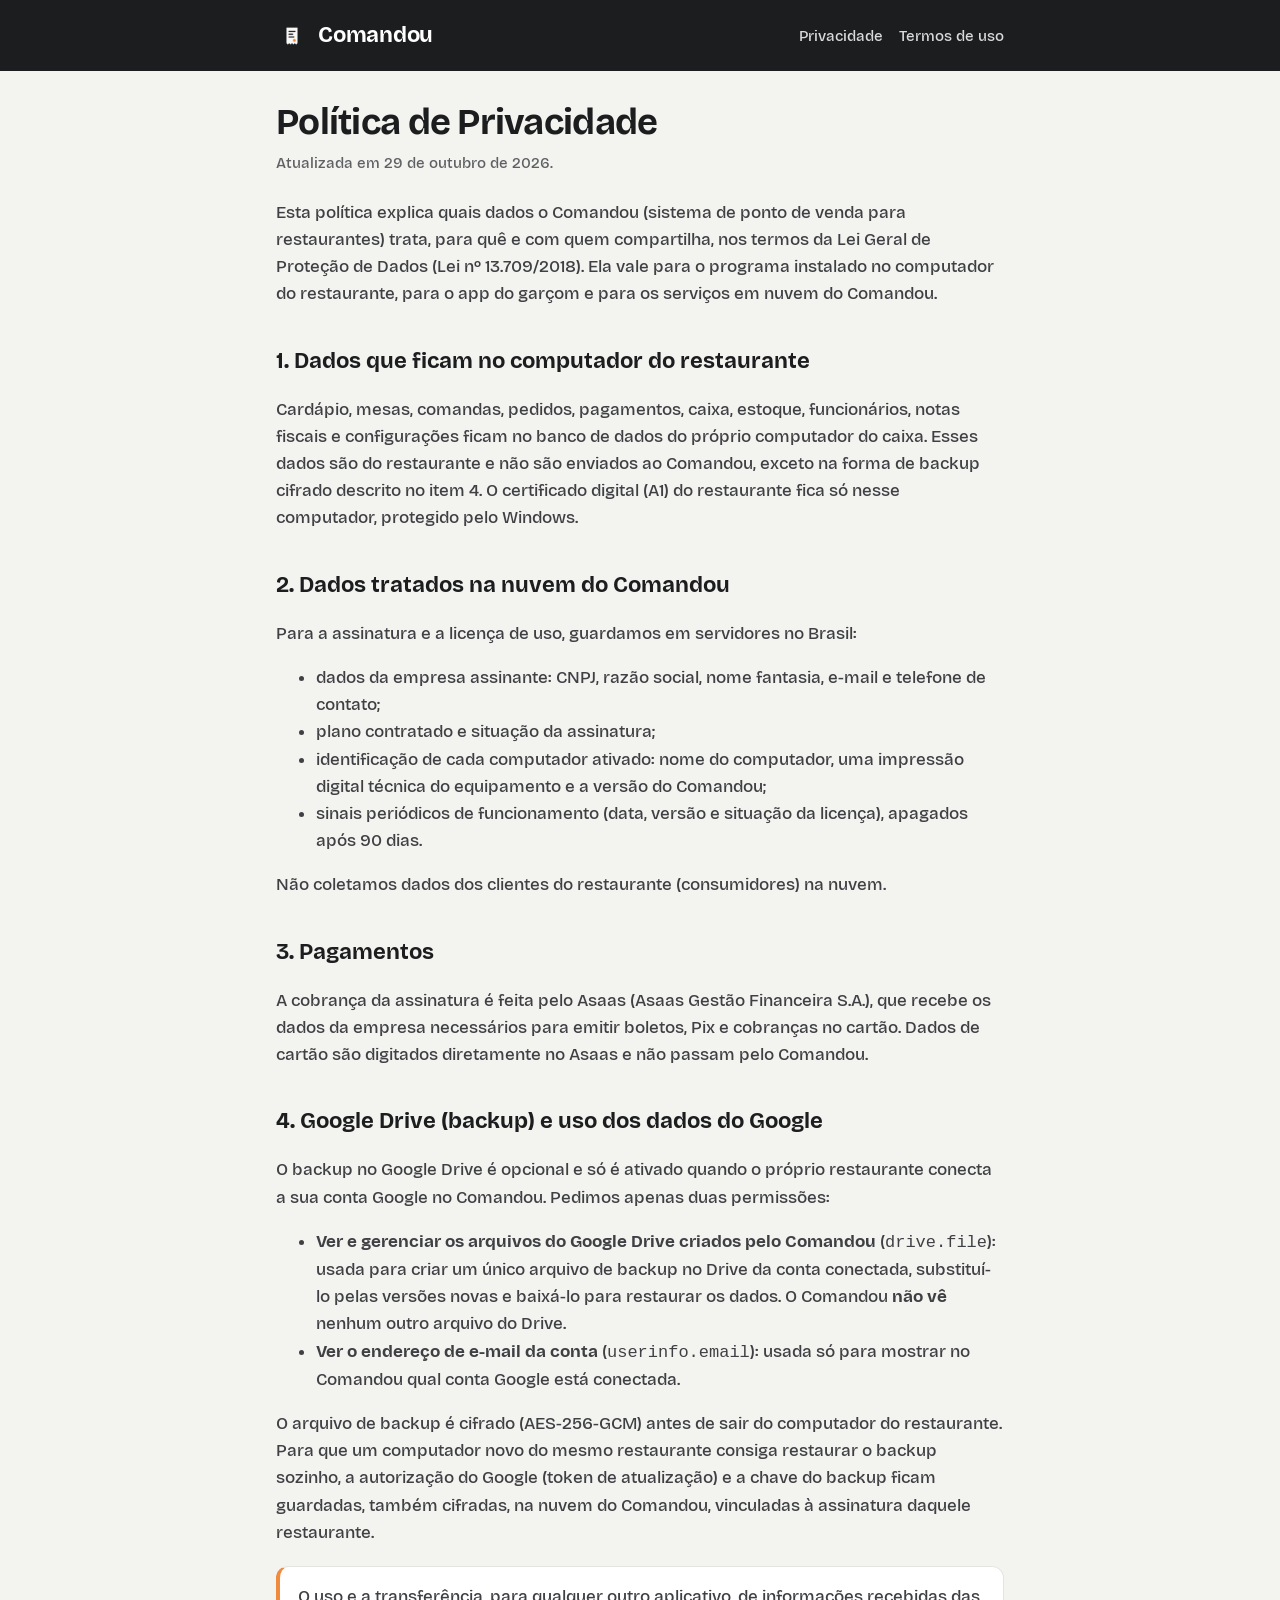
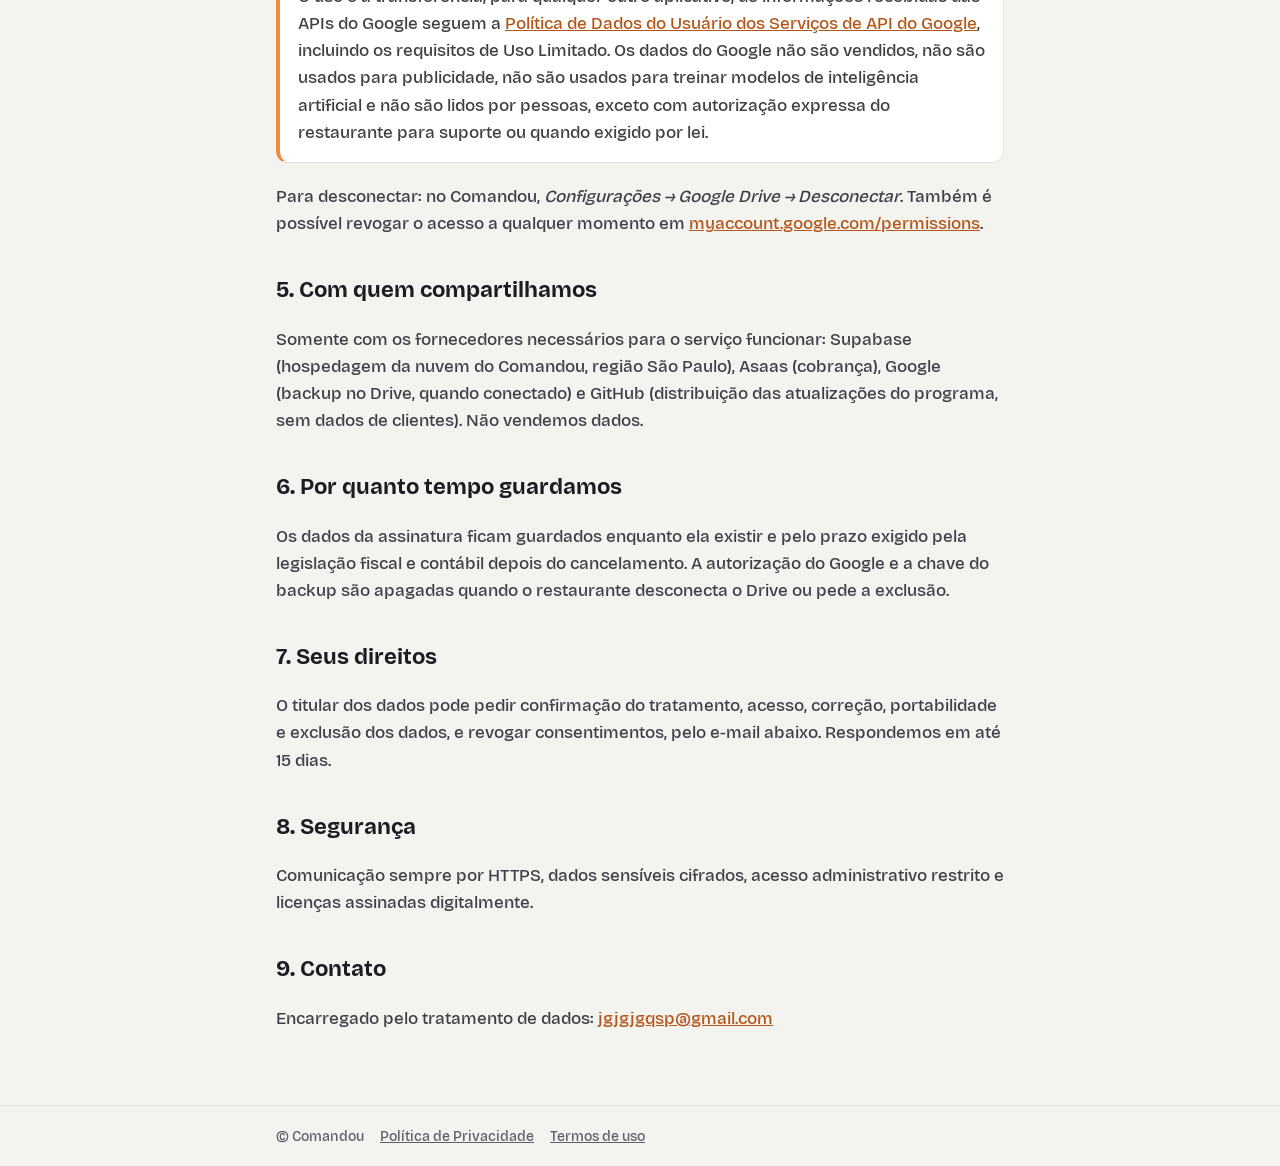
==== privacidade.html @ 37833aee "Site 1e531ca" ====
<!doctype html>
<html lang="pt-BR">
<head>
  <meta charset="utf-8">
  <meta name="viewport" content="width=device-width, initial-scale=1">
  <title>Política de Privacidade</title>
  <link rel="icon" href="garcom/icone-192.png">
  <link rel="stylesheet" href="site.css">
</head>
<body>
  <header class="topo"><div class="faixa">
    <a class="marca" href="./"><img src="garcom/icone-192.png" alt="">Comandou</a>
    <nav><a href="privacidade.html">Privacidade</a><a href="termos.html">Termos de uso</a></nav>
  </div></header>

  <main>
    <h1>Política de Privacidade</h1>
    <p class="data">Atualizada em 29 de outubro de 2026.</p>

    <p>Esta política explica quais dados o Comandou (sistema de ponto de venda para restaurantes)
      trata, para quê e com quem compartilha, nos termos da Lei Geral de Proteção de Dados (Lei nº
      13.709/2018). Ela vale para o programa instalado no computador do restaurante, para o app do
      garçom e para os serviços em nuvem do Comandou.</p>

    <h2>1. Dados que ficam no computador do restaurante</h2>
    <p>Cardápio, mesas, comandas, pedidos, pagamentos, caixa, estoque, funcionários, notas fiscais
      e configurações ficam no banco de dados do próprio computador do caixa. Esses dados são do
      restaurante e não são enviados ao Comandou, exceto na forma de backup cifrado descrito no
      item 4. O certificado digital (A1) do restaurante fica só nesse computador, protegido pelo
      Windows.</p>

    <h2>2. Dados tratados na nuvem do Comandou</h2>
    <p>Para a assinatura e a licença de uso, guardamos em servidores no Brasil:</p>
    <ul>
      <li>dados da empresa assinante: CNPJ, razão social, nome fantasia, e-mail e telefone de contato;</li>
      <li>plano contratado e situação da assinatura;</li>
      <li>identificação de cada computador ativado: nome do computador, uma impressão digital técnica
        do equipamento e a versão do Comandou;</li>
      <li>sinais periódicos de funcionamento (data, versão e situação da licença), apagados após 90 dias.</li>
    </ul>
    <p>Não coletamos dados dos clientes do restaurante (consumidores) na nuvem.</p>

    <h2>3. Pagamentos</h2>
    <p>A cobrança da assinatura é feita pelo Asaas (Asaas Gestão Financeira S.A.), que recebe os dados
      da empresa necessários para emitir boletos, Pix e cobranças no cartão. Dados de cartão são
      digitados diretamente no Asaas e não passam pelo Comandou.</p>

    <h2>4. Google Drive (backup) e uso dos dados do Google</h2>
    <p>O backup no Google Drive é opcional e só é ativado quando o próprio restaurante conecta a sua
      conta Google no Comandou. Pedimos apenas duas permissões:</p>
    <ul>
      <li><strong>Ver e gerenciar os arquivos do Google Drive criados pelo Comandou</strong>
        (<code>drive.file</code>): usada para criar um único arquivo de backup no Drive da conta
        conectada, substituí-lo pelas versões novas e baixá-lo para restaurar os dados. O Comandou
        <strong>não vê</strong> nenhum outro arquivo do Drive.</li>
      <li><strong>Ver o endereço de e-mail da conta</strong> (<code>userinfo.email</code>): usada só para
        mostrar no Comandou qual conta Google está conectada.</li>
    </ul>
    <p>O arquivo de backup é cifrado (AES-256-GCM) antes de sair do computador do restaurante. Para
      que um computador novo do mesmo restaurante consiga restaurar o backup sozinho, a autorização do
      Google (token de atualização) e a chave do backup ficam guardadas, também cifradas, na nuvem do
      Comandou, vinculadas à assinatura daquele restaurante.</p>
    <div class="destaque"><p>O uso e a transferência, para qualquer outro aplicativo, de informações
      recebidas das APIs do Google seguem a
      <a href="https://developers.google.com/terms/api-services-user-data-policy">Política de Dados do
      Usuário dos Serviços de API do Google</a>, incluindo os requisitos de Uso Limitado. Os dados do
      Google não são vendidos, não são usados para publicidade, não são usados para treinar modelos de
      inteligência artificial e não são lidos por pessoas, exceto com autorização expressa do
      restaurante para suporte ou quando exigido por lei.</p></div>
    <p>Para desconectar: no Comandou, <em>Configurações → Google Drive → Desconectar</em>. Também é
      possível revogar o acesso a qualquer momento em
      <a href="https://myaccount.google.com/permissions">myaccount.google.com/permissions</a>.</p>

    <h2>5. Com quem compartilhamos</h2>
    <p>Somente com os fornecedores necessários para o serviço funcionar: Supabase (hospedagem da nuvem
      do Comandou, região São Paulo), Asaas (cobrança), Google (backup no Drive, quando conectado) e
      GitHub (distribuição das atualizações do programa, sem dados de clientes). Não vendemos dados.</p>

    <h2>6. Por quanto tempo guardamos</h2>
    <p>Os dados da assinatura ficam guardados enquanto ela existir e pelo prazo exigido pela legislação
      fiscal e contábil depois do cancelamento. A autorização do Google e a chave do backup são
      apagadas quando o restaurante desconecta o Drive ou pede a exclusão.</p>

    <h2>7. Seus direitos</h2>
    <p>O titular dos dados pode pedir confirmação do tratamento, acesso, correção, portabilidade e
      exclusão dos dados, e revogar consentimentos, pelo e-mail abaixo. Respondemos em até 15 dias.</p>

    <h2>8. Segurança</h2>
    <p>Comunicação sempre por HTTPS, dados sensíveis cifrados, acesso administrativo restrito e
      licenças assinadas digitalmente.</p>

    <h2>9. Contato</h2>
    <p>Encarregado pelo tratamento de dados: <a href="mailto:jgjgjgqsp@gmail.com">jgjgjgqsp@gmail.com</a></p>
  </main>

  <footer><div class="faixa">
    <span>© Comandou</span><a href="privacidade.html">Política de Privacidade</a><a href="termos.html">Termos de uso</a>
  </div></footer>
</body>
</html>
---- site.css ----
@font-face { font-family: "Bricolage"; src: url(garcom/fontes/bricolage-500.woff2) format("woff2"); font-weight: 400 500; font-display: swap; }
@font-face { font-family: "Bricolage"; src: url(garcom/fontes/bricolage-700.woff2) format("woff2"); font-weight: 600 800; font-display: swap; }

:root {
  --grafite: #1C1D1F; --papel: #F3F3F0; --branco: #FFFFFF; --tangerina: #F08A3C; --ferrugem: #B4561A;
  --cinza: #5F6064; --cinza-2: #3F4044; --linha: #E4E4E0;
}
* { box-sizing: border-box; }
html, body { margin: 0; background: var(--papel); color: var(--grafite); }
body { font: 500 17px/1.6 "Bricolage", system-ui, -apple-system, "Segoe UI", sans-serif; }
a { color: var(--ferrugem); }
:focus-visible { outline: 3px solid var(--tangerina); outline-offset: 2px; }

.topo { background: var(--grafite); color: var(--branco); }
.topo .faixa { max-width: 760px; margin: 0 auto; padding: 18px 16px; display: flex; align-items: center; gap: 12px; flex-wrap: wrap; }
.topo a.marca { color: var(--branco); text-decoration: none; font-weight: 800; font-size: 22px; letter-spacing: -0.01em; display: flex; align-items: center; gap: 10px; margin-right: auto; }
.topo a.marca img { width: 32px; height: 32px; border-radius: 8px; }
.topo nav a { color: #D9DADC; text-decoration: none; font-size: 15px; margin-left: 16px; }
.topo nav a:hover { color: var(--branco); }

main { max-width: 760px; margin: 0 auto; padding: 32px 16px 56px; }
h1 { font-size: 36px; line-height: 1.1; font-weight: 800; letter-spacing: -0.02em; margin: 0 0 8px; }
h2 { font-size: 22px; font-weight: 700; margin: 36px 0 8px; }
p, li { color: var(--cinza-2); }
.data { color: var(--cinza); font-size: 15px; margin: 0 0 24px; }
.destaque { background: var(--branco); border: 1px solid var(--linha); border-left: 4px solid var(--tangerina); border-radius: 12px; padding: 16px 18px; margin: 20px 0; }
.destaque p { margin: 0; }
.cartoes { display: grid; grid-template-columns: repeat(auto-fit, minmax(210px, 1fr)); gap: 12px; margin: 24px 0; }
.cartao { background: var(--branco); border: 1px solid var(--linha); border-radius: 14px; padding: 16px 18px; }
.cartao strong { display: block; font-size: 18px; margin-bottom: 4px; }
.cartao span { color: var(--cinza); font-size: 15px; }

footer { border-top: 1px solid var(--linha); }
footer .faixa { max-width: 760px; margin: 0 auto; padding: 20px 16px; color: var(--cinza); font-size: 14px; display: flex; gap: 16px; flex-wrap: wrap; }
footer a { color: var(--cinza); }

@media (max-width: 480px) { h1 { font-size: 30px; } .topo nav a { margin: 0 16px 0 0; } }
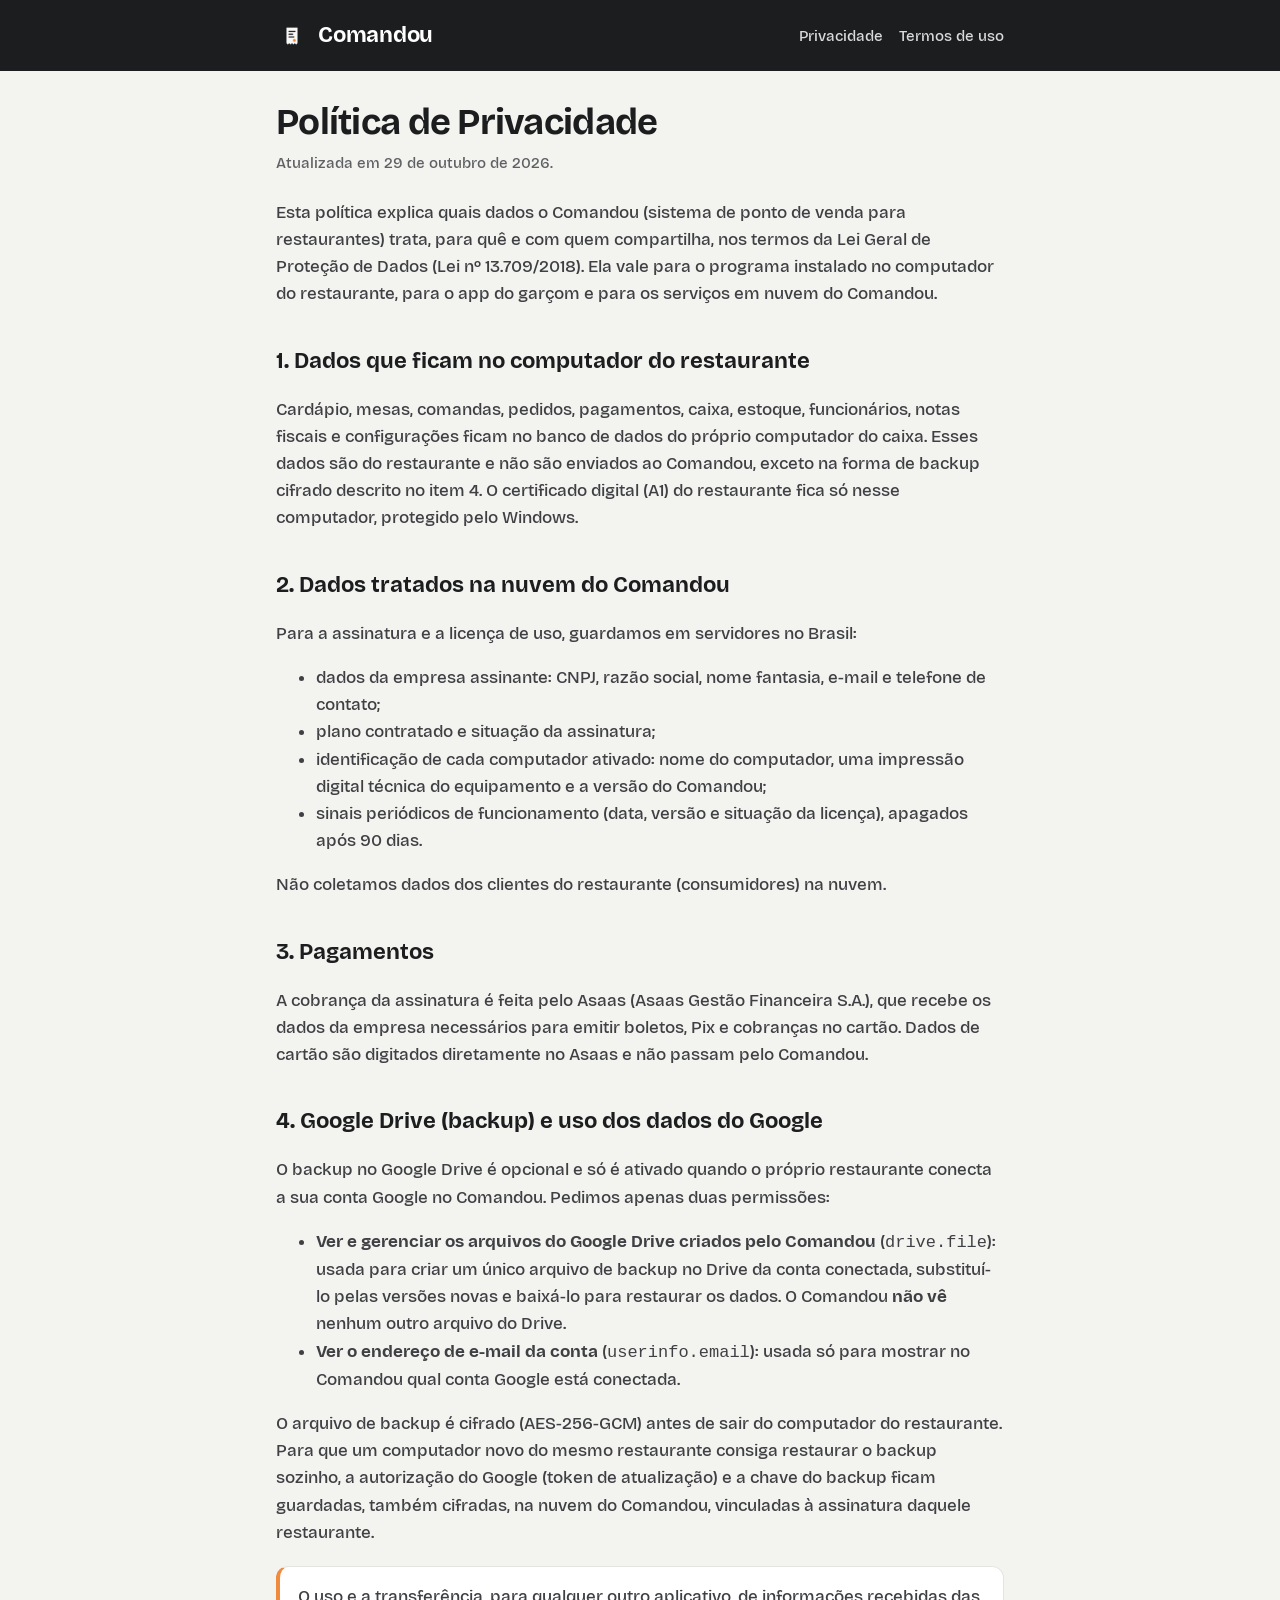
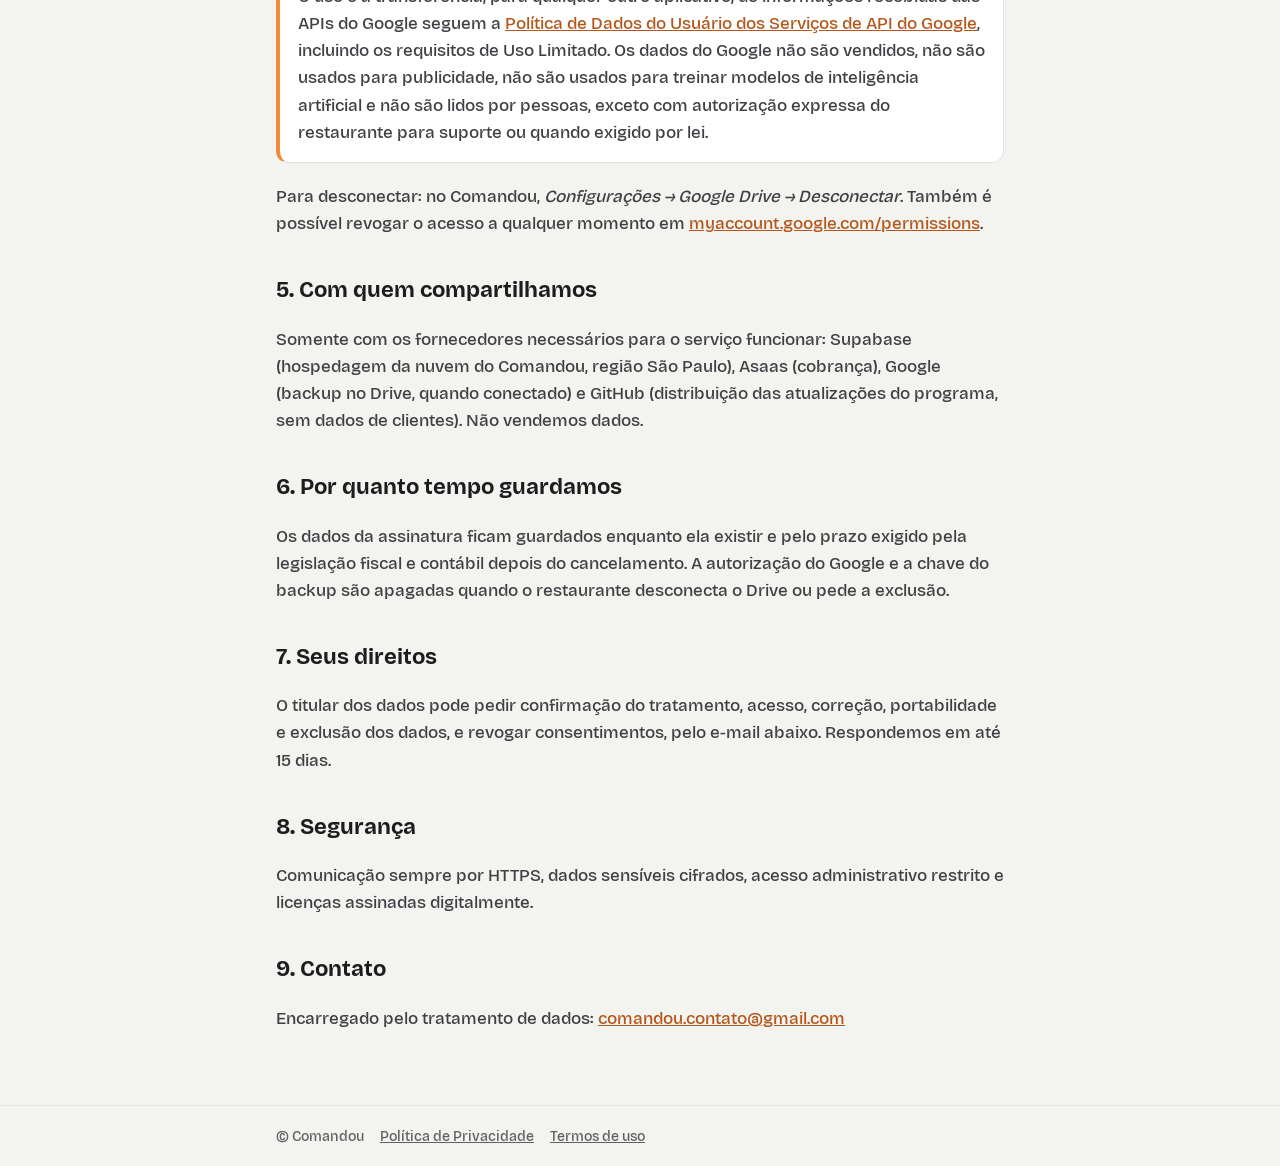
==== commit bc2f332f: "Site 1e531ca" ====
--- a/privacidade.html
+++ b/privacidade.html
@@ -90,7 +90,7 @@
       licenças assinadas digitalmente.</p>
 
     <h2>9. Contato</h2>
-    <p>Encarregado pelo tratamento de dados: <a href="mailto:jgjgjgqsp@gmail.com">jgjgjgqsp@gmail.com</a></p>
+    <p>Encarregado pelo tratamento de dados: <a href="mailto:comandou.contato@gmail.com">comandou.contato@gmail.com</a></p>
   </main>
 
   <footer><div class="faixa">
